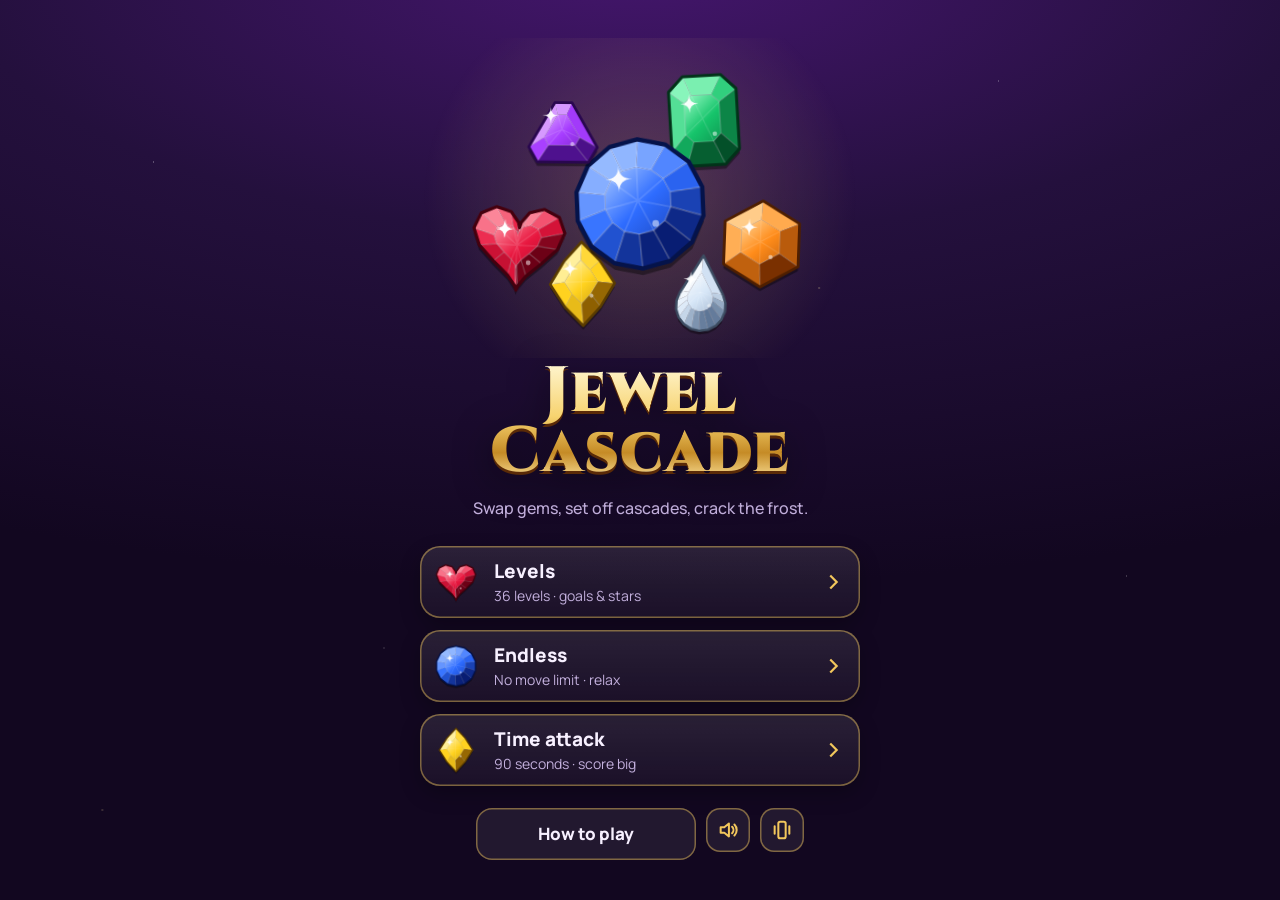
==== index.html @ e9aa355a "Add Jewel Cascade as an installable PWA, ready for Vercel - Gem-matching game: 36 levels, endless an" ====
<!DOCTYPE html>
<html lang="en">
<head>
<meta charset="utf-8">
<meta name="viewport" content="width=device-width,initial-scale=1,maximum-scale=1,user-scalable=no,viewport-fit=cover">
<title>Jewel Cascade</title>
<meta name="description" content="A gem-matching puzzle game: swap jewels, set off cascades and crack the frost. 36 levels, endless and time-attack modes. Works offline.">
<meta name="theme-color" content="#1a0b2e">
<meta name="color-scheme" content="dark">
<link rel="manifest" href="manifest.webmanifest">
<link rel="icon" type="image/png" sizes="32x32" href="icons/favicon-32.png">
<link rel="icon" type="image/png" sizes="192x192" href="icons/icon-192.png">
<link rel="apple-touch-icon" href="icons/apple-touch-icon.png">
<meta name="mobile-web-app-capable" content="yes">
<meta name="apple-mobile-web-app-capable" content="yes">
<meta name="apple-mobile-web-app-status-bar-style" content="black-translucent">
<meta name="apple-mobile-web-app-title" content="Jewel Cascade">
<link rel="preconnect" href="https://fonts.googleapis.com">
<link rel="preconnect" href="https://fonts.gstatic.com" crossorigin>
<link href="https://fonts.googleapis.com/css2?family=Cinzel:wght@700;900&family=Manrope:wght@500;700;800&display=swap" rel="stylesheet">
<link rel="stylesheet" href="css/styles.css">
</head>
<body>
<div id="app">
  <section id="home" class="screen active" aria-label="Home">
    <button class="installpill" data-act="install" hidden><svg viewBox="0 0 24 24"><path d="M12 4v11M7 10l5 5 5-5M5 20h14"/></svg>Install app</button>
    <canvas id="homeArt" aria-hidden="true"></canvas>
    <h1 class="title">Jewel<br>Cascade</h1>
    <p class="tag">Swap gems, set off cascades, crack the frost.</p>
    <div class="modes col">
      <button class="mode" data-act="map"><img data-gem="0" alt=""><span><b>Levels</b><small id="lvProg">36 levels</small></span><svg class="chev" viewBox="0 0 24 24"><path d="M9 5l7 7-7 7"/></svg></button>
      <button class="mode" data-act="endless"><img data-gem="4" alt=""><span><b>Endless</b><small id="endBest">No move limit · relax</small></span><svg class="chev" viewBox="0 0 24 24"><path d="M9 5l7 7-7 7"/></svg></button>
      <button class="mode" data-act="timed"><img data-gem="2" alt=""><span><b>Time attack</b><small id="timBest">90 seconds · score big</small></span><svg class="chev" viewBox="0 0 24 24"><path d="M9 5l7 7-7 7"/></svg></button>
    </div>
    <div class="homebar col">
      <button class="btn ghost" data-act="how">How to play</button>
      <button class="icon" data-act="sound" aria-label="Sound" aria-pressed="true"></button>
      <button class="icon vibonly" data-act="vib" aria-label="Vibration" aria-pressed="true"></button>
    </div>
  </section>

  <section id="map" class="screen" aria-label="Levels">
    <div class="topbar">
      <button class="icon" data-act="home" aria-label="Back"><svg viewBox="0 0 24 24"><path d="M15 5l-7 7 7 7"/></svg></button>
      <h2>Levels</h2>
      <div class="pill" id="starTotal"></div>
    </div>
    <div id="levels"></div>
  </section>

  <section id="game" class="screen" aria-label="Game">
    <div class="hud">
      <button class="icon" data-act="pause" aria-label="Pause"><svg viewBox="0 0 24 24"><path d="M9 6v12M15 6v12"/></svg></button>
      <div class="hudmid">
        <div id="modeLbl">Level 1</div>
        <div id="scoreVal">0</div>
        <div class="bar" id="bar"><i id="barFill"></i></div>
      </div>
      <div class="movebox"><div id="movesVal">20</div><div id="movesLbl">moves</div></div>
    </div>
    <div id="goals"></div>
    <div id="boardWrap">
      <div id="frame"><canvas id="board" aria-label="Game board: swipe a gem to swap it with a neighbour"></canvas></div>
      <div id="banner"><span></span></div>
    </div>
  </section>
</div>
<div id="modal" class="modal hidden" role="dialog" aria-modal="true"><div class="card" id="card"></div></div>
<script src="js/engine.js" defer></script>
<script src="js/gems.js" defer></script>
<script src="js/game.js" defer></script>
</body>
</html>
---- css/styles.css ----
/* VOICE: a jeweller's velvet tray at night — rich, glinting, playful.
   IDEA: a gem case: faceted stones set into a gold-framed velvet board.
   PICTURE: the board itself; on the home screen a floating cluster of cut gems.
   COLOUR and TYPE: deep plum velvet, gold trim, each gem its own hue; Cinzel lettering + Manrope.
   LAYOUT: one phone-width column; HUD, goals, square board filling the rest. */
:root{color-scheme:dark;--bg:#1a0b2e;--bg2:#2b0f45;--ink:#f7f0ff;--muted:#c3b0dd;--gold:#f2c75c;--gold2:#b8862b;--panel:rgba(255,255,255,.07);--line:rgba(242,199,92,.45);
  --sat:env(safe-area-inset-top,0px);--sab:env(safe-area-inset-bottom,0px);--sal:env(safe-area-inset-left,0px);--sar:env(safe-area-inset-right,0px)}
*{box-sizing:border-box;min-width:0;-webkit-tap-highlight-color:transparent}
html,body{height:100%;margin:0;overflow:hidden;overscroll-behavior:none}
body{background:radial-gradient(120% 70% at 50% -5%,#45166e 0%,#24103d 45%,#120720 100%) fixed,#120720;color:var(--ink);font:16px/1.45 Manrope,system-ui,-apple-system,"Segoe UI",sans-serif;
  -webkit-user-select:none;user-select:none;touch-action:manipulation;-webkit-touch-callout:none}
body::before{content:"";position:fixed;inset:0;pointer-events:none;opacity:.5;background-image:radial-gradient(1px 1px at 12% 18%,#fff8 50%,transparent),radial-gradient(1px 1px at 78% 9%,#fff7 50%,transparent),radial-gradient(1.5px 1.5px at 64% 32%,#ffe9a666 50%,transparent),radial-gradient(1px 1px at 30% 72%,#fff5 50%,transparent),radial-gradient(1px 1px at 88% 64%,#fff6 50%,transparent),radial-gradient(1.5px 1.5px at 8% 90%,#ffe9a655 50%,transparent)}
button{font:inherit;color:inherit;border:0;background:none;cursor:pointer;touch-action:manipulation}
button:focus-visible{outline:3px solid #fff;outline-offset:3px}
#app{position:fixed;inset:0;padding:calc(var(--sat) + 8px) calc(var(--sar) + 12px) calc(var(--sab) + 10px) calc(var(--sal) + 12px)}
.screen{position:absolute;inset:inherit;padding:inherit;display:none;flex-direction:column;align-items:center;max-width:600px;margin:0 auto}
.screen.active{display:flex}
.col{width:100%;max-width:440px}
.title{font-family:Cinzel,Georgia,serif;font-weight:900;line-height:.95;letter-spacing:.01em;text-align:center;margin:0;
  background:linear-gradient(180deg,#fff6d2 0%,#f7d36f 45%,#c58b26 75%,#ffe7a1 100%);-webkit-background-clip:text;background-clip:text;color:transparent;filter:drop-shadow(0 3px 0 #5a2a07) drop-shadow(0 8px 18px rgba(0,0,0,.5))}
h1.title{font-size:clamp(42px,13vw,64px)}
.tag{color:var(--muted);text-align:center;margin:10px 0 0;font-weight:500}
/* buttons */
.btn{display:flex;align-items:center;justify-content:center;gap:10px;min-height:52px;padding:0 20px;border-radius:16px;font-weight:800;font-size:17px;width:100%;
  background:linear-gradient(180deg,#fff0b3,#f2c75c 45%,#d99a2f);color:#2a1240;box-shadow:0 4px 0 #8a5512,0 8px 18px rgba(0,0,0,.35);transition:transform .08s,box-shadow .08s}
.btn:active{transform:translateY(3px);box-shadow:0 1px 0 #8a5512,0 4px 10px rgba(0,0,0,.35)}
.btn.ghost{background:var(--panel);color:var(--ink);box-shadow:inset 0 0 0 1.5px var(--line)}
.btn.ghost:active{transform:translateY(2px)}
.icon{width:44px;height:44px;border-radius:14px;display:grid;place-items:center;background:var(--panel);box-shadow:inset 0 0 0 1.5px var(--line);flex:none}
.icon svg{width:22px;height:22px;fill:none;stroke:var(--gold);stroke-width:2.2;stroke-linecap:round;stroke-linejoin:round}
.icon[aria-pressed=false] svg{stroke:#8d7aa8}
/* home */
#home{justify-content:center;gap:4px}
#homeArt{width:100%;max-width:440px;height:min(38vh,320px);display:block}
.modes{display:grid;gap:12px;margin-top:22px}
.mode{display:grid;grid-template-columns:52px 1fr auto;align-items:center;gap:12px;text-align:left;padding:10px 16px 10px 10px;border-radius:20px;min-height:72px;
  background:linear-gradient(180deg,rgba(255,255,255,.1),rgba(255,255,255,.04));box-shadow:inset 0 0 0 1.5px var(--line),0 8px 20px rgba(0,0,0,.25);transition:transform .08s}
.mode:active{transform:scale(.98)}
.mode img{width:52px;height:52px}
.mode b{display:block;font-size:19px;font-weight:800}
.mode small{display:block;color:var(--muted);font-size:14px}
.mode .chev{width:22px;height:22px;stroke:var(--gold);fill:none;stroke-width:2.4}
.homebar{display:flex;gap:10px;justify-content:center;margin-top:18px}
.homebar .btn{width:auto;flex:1;max-width:220px}
/* install prompt */
.installpill{position:absolute;top:calc(var(--sat) + 10px);left:50%;transform:translateX(-50%);z-index:3;display:flex;align-items:center;gap:8px;min-height:44px;padding:0 18px;border-radius:999px;
  font-weight:800;font-size:15px;color:#2a1240;background:linear-gradient(180deg,#fff0b3,#f2c75c 50%,#d99a2f);box-shadow:0 3px 0 #8a5512,0 8px 20px rgba(0,0,0,.4);white-space:nowrap}
.installpill[hidden]{display:none}
.installpill svg{width:18px;height:18px;fill:none;stroke:currentColor;stroke-width:2.6;stroke-linecap:round;stroke-linejoin:round}
.steps{text-align:left;display:grid;gap:12px;margin:14px 0 4px;padding:0;list-style:none;counter-reset:s}
.steps li{display:grid;grid-template-columns:32px 1fr;gap:12px;align-items:center;color:var(--ink);counter-increment:s}
.steps li::before{content:counter(s);width:32px;height:32px;border-radius:50%;display:grid;place-items:center;background:var(--gold);color:#2a1240;font-weight:800}
.steps svg{width:20px;height:20px;vertical-align:-4px;fill:none;stroke:var(--gold);stroke-width:2.2;stroke-linecap:round;stroke-linejoin:round}
/* map */
.topbar{display:flex;align-items:center;gap:12px;width:100%;max-width:520px;padding-bottom:10px}
.topbar h2{flex:1;margin:0;font:900 26px/1 Cinzel,serif;color:var(--gold)}
.pill{display:flex;align-items:center;gap:6px;font-weight:800;padding:8px 12px;border-radius:999px;background:var(--panel);box-shadow:inset 0 0 0 1.5px var(--line)}
.pill svg{width:18px;height:18px}
#levels{flex:1;overflow-y:auto;width:100%;max-width:520px;padding:4px 8px 24px;-webkit-overflow-scrolling:touch;touch-action:pan-y}
.chapter{margin:14px 0 8px;display:flex;align-items:center;gap:10px;font:700 17px/1.2 Cinzel,serif;color:var(--ink)}
.chapter img{width:30px;height:30px}
.chapter span{color:var(--muted);font:600 13px Manrope,sans-serif;margin-left:auto}
.lvrow{display:grid;grid-template-columns:repeat(6,minmax(0,1fr));gap:8px}
.lv{aspect-ratio:1;border-radius:14px;display:flex;flex-direction:column;align-items:center;justify-content:center;gap:2px;font-weight:800;font-size:19px;
  background:linear-gradient(160deg,var(--c1),var(--c2));box-shadow:inset 0 1.5px 0 rgba(255,255,255,.35),inset 0 -3px 0 rgba(0,0,0,.25),0 4px 10px rgba(0,0,0,.3);text-shadow:0 1px 2px rgba(0,0,0,.5);min-height:44px}
.lv .st{display:flex;gap:1px}
.lv .st svg{width:11px;height:11px}
.lv[disabled]{filter:grayscale(.85) brightness(.55);cursor:default}
.lv[disabled] svg.lock{width:18px;height:18px;stroke:#fff;fill:none;stroke-width:2.2}
.lv.next{animation:glow 1.6s ease-in-out infinite}
@keyframes glow{50%{box-shadow:inset 0 1.5px 0 rgba(255,255,255,.35),0 0 0 3px #fff6,0 0 22px #ffe08a}}
/* game */
#game{gap:8px}
.hud{display:grid;grid-template-columns:44px minmax(0,1fr) 78px;gap:10px;align-items:center;width:100%;max-width:560px}
.hudmid{text-align:center}
#modeLbl{font:700 14px/1.1 Cinzel,serif;color:var(--muted);letter-spacing:.02em}
#scoreVal{font-weight:800;font-size:26px;line-height:1.15;font-variant-numeric:tabular-nums}
.bar{position:relative;height:10px;border-radius:99px;background:rgba(0,0,0,.35);box-shadow:inset 0 0 0 1px rgba(255,255,255,.1);margin:4px 4px 0}
.bar i{position:absolute;inset:0 auto 0 0;border-radius:inherit;background:linear-gradient(90deg,#c58b26,#ffe08a);width:0;transition:width .3s}
.bar b{position:absolute;top:50%;width:16px;height:16px;margin:-8px 0 0 -8px}
.bar b svg{width:16px;height:16px;display:block}
.movebox{border-radius:16px;padding:6px 4px;text-align:center;background:linear-gradient(180deg,rgba(255,255,255,.12),rgba(255,255,255,.04));box-shadow:inset 0 0 0 1.5px var(--line)}
#movesVal{font-weight:800;font-size:26px;line-height:1.05;font-variant-numeric:tabular-nums}
#movesVal.warn{color:#ff8a8a}
#movesLbl{font-size:13px;color:var(--muted)}
#goals{display:flex;gap:8px;justify-content:center;flex-wrap:wrap;min-height:40px;align-items:center;width:100%}
.goal{display:flex;align-items:center;gap:6px;padding:3px 12px 3px 4px;border-radius:999px;background:var(--panel);box-shadow:inset 0 0 0 1px rgba(255,255,255,.12);font-weight:800;font-variant-numeric:tabular-nums}
.goal img{width:32px;height:32px}
.goal.done{box-shadow:inset 0 0 0 1.5px var(--gold)}
.goal.done em{color:var(--gold);font-style:normal}
.goalnote{color:var(--muted);font-size:14px}
#boardWrap{flex:none;margin-block:auto;width:100%;display:grid;place-items:center;position:relative}
#frame{padding:6px;border-radius:22px;background:linear-gradient(145deg,#fff1b8,#c58b26 30%,#ffe08a 52%,#8a5512 78%,#f2c75c);box-shadow:0 14px 40px rgba(0,0,0,.55),0 0 0 1px rgba(0,0,0,.5)}
#board{display:block;border-radius:16px;background:radial-gradient(120% 120% at 30% 0%,#2a1147,#130828 70%);touch-action:none}
#banner{position:absolute;inset:0;display:grid;place-items:center;pointer-events:none;z-index:2}
#banner span{font:900 clamp(30px,10vw,48px)/1 Cinzel,serif;text-align:center;opacity:0;padding:0 12px;
  background:linear-gradient(180deg,#fffbe6,#ffd76a 50%,#e09a2a);-webkit-background-clip:text;background-clip:text;color:transparent;filter:drop-shadow(0 3px 0 #4a1d05) drop-shadow(0 0 18px rgba(255,200,90,.6))}
#banner span.go{animation:pop 1.15s cubic-bezier(.2,.9,.3,1.2) forwards}
@keyframes pop{0%{opacity:0;transform:scale(.4)}18%{opacity:1;transform:scale(1.08)}30%{transform:scale(1)}78%{opacity:1;transform:scale(1)}100%{opacity:0;transform:scale(1.1) translateY(-12px)}}
/* modal */
.modal{position:fixed;inset:0;z-index:10;display:grid;place-items:center;background:rgba(8,3,16,.72);-webkit-backdrop-filter:blur(5px);backdrop-filter:blur(5px);padding:16px}
.modal.hidden{display:none}
.card{width:100%;max-width:380px;max-height:calc(100dvh - 32px);overflow-y:auto;border-radius:26px;padding:24px 20px 20px;text-align:center;
  background:linear-gradient(180deg,#3b1660,#1f0c36);box-shadow:inset 0 0 0 2px var(--line),0 20px 60px rgba(0,0,0,.6);animation:rise .28s cubic-bezier(.2,.9,.3,1.15)}
@keyframes rise{from{transform:translateY(24px) scale(.94);opacity:0}}
.card h2{font:900 30px/1.05 Cinzel,serif;margin:0 0 6px;color:var(--gold)}
.card p{margin:6px 0;color:var(--muted)}
.card .stack{display:grid;gap:10px;margin-top:18px}
.card .row2{display:grid;grid-template-columns:1fr 1fr;gap:10px}
.bigstars{display:flex;justify-content:center;align-items:flex-end;gap:6px;margin:10px 0 4px;height:76px}
.bigstars svg{width:58px;height:58px;opacity:.25;transform:scale(.8)}
.bigstars svg:nth-child(2){width:72px;height:72px}
.bigstars svg.on{animation:star .45s cubic-bezier(.2,.9,.3,1.5) forwards}
@keyframes star{0%{opacity:0;transform:scale(2) rotate(-30deg)}100%{opacity:1;transform:scale(1) rotate(0)}}
.bigscore{font-size:34px;font-weight:800;font-variant-numeric:tabular-nums;color:var(--ink)}
.newbest{display:inline-block;margin-top:4px;padding:3px 10px;border-radius:99px;background:var(--gold);color:#2a1240;font-weight:800;font-size:13px}
.goallist{display:flex;gap:10px;justify-content:center;flex-wrap:wrap;margin:14px 0 4px}
.goallist .goal{padding-right:14px}
.how{text-align:left;display:grid;gap:12px;margin:12px 0 4px}
.how div{display:grid;grid-template-columns:48px 1fr;gap:12px;align-items:center}
.how img{width:48px;height:48px}
.how b{color:var(--ink)}
.how p{margin:0;font-size:15px}
.setrow{display:flex;gap:10px;justify-content:center;margin-top:14px}
.setrow .icon{width:52px;height:52px}
@media (max-height:640px){#homeArt{height:26vh}.modes{margin-top:12px;gap:8px}.mode{min-height:60px}#scoreVal,#movesVal{font-size:22px}}
@media (prefers-reduced-motion:reduce){.lv.next,#banner span.go,.card{animation:none}#banner span.go{opacity:1}}
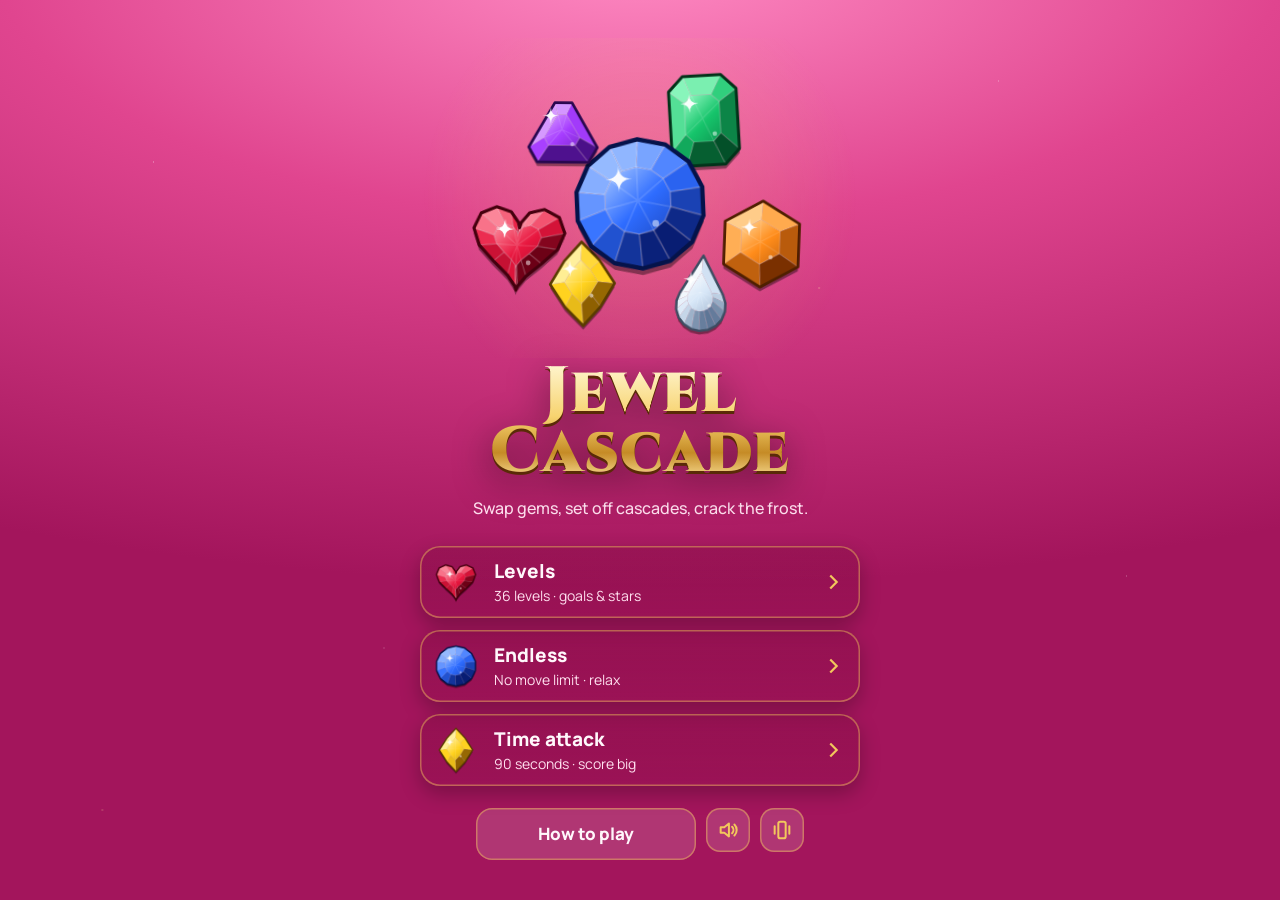
==== commit 30b7f5a2: "Change the background to pink - Pink gradient page background, with matching mode cards and dialogs " ====
--- a/index.html
+++ b/index.html
@@ -5,7 +5,7 @@
 <meta name="viewport" content="width=device-width,initial-scale=1,maximum-scale=1,user-scalable=no,viewport-fit=cover">
 <title>Jewel Cascade</title>
 <meta name="description" content="A gem-matching puzzle game: swap jewels, set off cascades and crack the frost. 36 levels, endless and time-attack modes. Works offline.">
-<meta name="theme-color" content="#1a0b2e">
+<meta name="theme-color" content="#e0458f">
 <meta name="color-scheme" content="dark">
 <link rel="manifest" href="manifest.webmanifest">
 <link rel="icon" type="image/png" sizes="32x32" href="icons/favicon-32.png">
--- a/css/styles.css
+++ b/css/styles.css
@@ -3,11 +3,11 @@
    PICTURE: the board itself; on the home screen a floating cluster of cut gems.
    COLOUR and TYPE: deep plum velvet, gold trim, each gem its own hue; Cinzel lettering + Manrope.
    LAYOUT: one phone-width column; HUD, goals, square board filling the rest. */
-:root{color-scheme:dark;--bg:#1a0b2e;--bg2:#2b0f45;--ink:#f7f0ff;--muted:#c3b0dd;--gold:#f2c75c;--gold2:#b8862b;--panel:rgba(255,255,255,.07);--line:rgba(242,199,92,.45);
+:root{color-scheme:dark;--bg:#d6337f;--bg2:#a8155e;--ink:#fff7fb;--muted:#ffe0ef;--gold:#f2c75c;--gold2:#b8862b;--panel:rgba(255,255,255,.14);--line:rgba(242,199,92,.45);
   --sat:env(safe-area-inset-top,0px);--sab:env(safe-area-inset-bottom,0px);--sal:env(safe-area-inset-left,0px);--sar:env(safe-area-inset-right,0px)}
 *{box-sizing:border-box;min-width:0;-webkit-tap-highlight-color:transparent}
 html,body{height:100%;margin:0;overflow:hidden;overscroll-behavior:none}
-body{background:radial-gradient(120% 70% at 50% -5%,#45166e 0%,#24103d 45%,#120720 100%) fixed,#120720;color:var(--ink);font:16px/1.45 Manrope,system-ui,-apple-system,"Segoe UI",sans-serif;
+body{background:radial-gradient(120% 70% at 50% -5%,#ff8cc4 0%,#e0458f 42%,#a3155c 100%) fixed,#a3155c;color:var(--ink);font:16px/1.45 Manrope,system-ui,-apple-system,"Segoe UI",sans-serif;
   -webkit-user-select:none;user-select:none;touch-action:manipulation;-webkit-touch-callout:none}
 body::before{content:"";position:fixed;inset:0;pointer-events:none;opacity:.5;background-image:radial-gradient(1px 1px at 12% 18%,#fff8 50%,transparent),radial-gradient(1px 1px at 78% 9%,#fff7 50%,transparent),radial-gradient(1.5px 1.5px at 64% 32%,#ffe9a666 50%,transparent),radial-gradient(1px 1px at 30% 72%,#fff5 50%,transparent),radial-gradient(1px 1px at 88% 64%,#fff6 50%,transparent),radial-gradient(1.5px 1.5px at 8% 90%,#ffe9a655 50%,transparent)}
 button{font:inherit;color:inherit;border:0;background:none;cursor:pointer;touch-action:manipulation}
@@ -34,7 +34,7 @@
 #homeArt{width:100%;max-width:440px;height:min(38vh,320px);display:block}
 .modes{display:grid;gap:12px;margin-top:22px}
 .mode{display:grid;grid-template-columns:52px 1fr auto;align-items:center;gap:12px;text-align:left;padding:10px 16px 10px 10px;border-radius:20px;min-height:72px;
-  background:linear-gradient(180deg,rgba(255,255,255,.1),rgba(255,255,255,.04));box-shadow:inset 0 0 0 1.5px var(--line),0 8px 20px rgba(0,0,0,.25);transition:transform .08s}
+  background:linear-gradient(180deg,rgba(120,10,60,.32),rgba(120,10,60,.18));box-shadow:inset 0 0 0 1.5px var(--line),0 8px 20px rgba(0,0,0,.25);transition:transform .08s}
 .mode:active{transform:scale(.98)}
 .mode img{width:52px;height:52px}
 .mode b{display:block;font-size:19px;font-weight:800}
@@ -101,7 +101,7 @@
 .modal{position:fixed;inset:0;z-index:10;display:grid;place-items:center;background:rgba(8,3,16,.72);-webkit-backdrop-filter:blur(5px);backdrop-filter:blur(5px);padding:16px}
 .modal.hidden{display:none}
 .card{width:100%;max-width:380px;max-height:calc(100dvh - 32px);overflow-y:auto;border-radius:26px;padding:24px 20px 20px;text-align:center;
-  background:linear-gradient(180deg,#3b1660,#1f0c36);box-shadow:inset 0 0 0 2px var(--line),0 20px 60px rgba(0,0,0,.6);animation:rise .28s cubic-bezier(.2,.9,.3,1.15)}
+  background:linear-gradient(180deg,#b3216c,#6e0c3f);box-shadow:inset 0 0 0 2px var(--line),0 20px 60px rgba(0,0,0,.6);animation:rise .28s cubic-bezier(.2,.9,.3,1.15)}
 @keyframes rise{from{transform:translateY(24px) scale(.94);opacity:0}}
 .card h2{font:900 30px/1.05 Cinzel,serif;margin:0 0 6px;color:var(--gold)}
 .card p{margin:6px 0;color:var(--muted)}
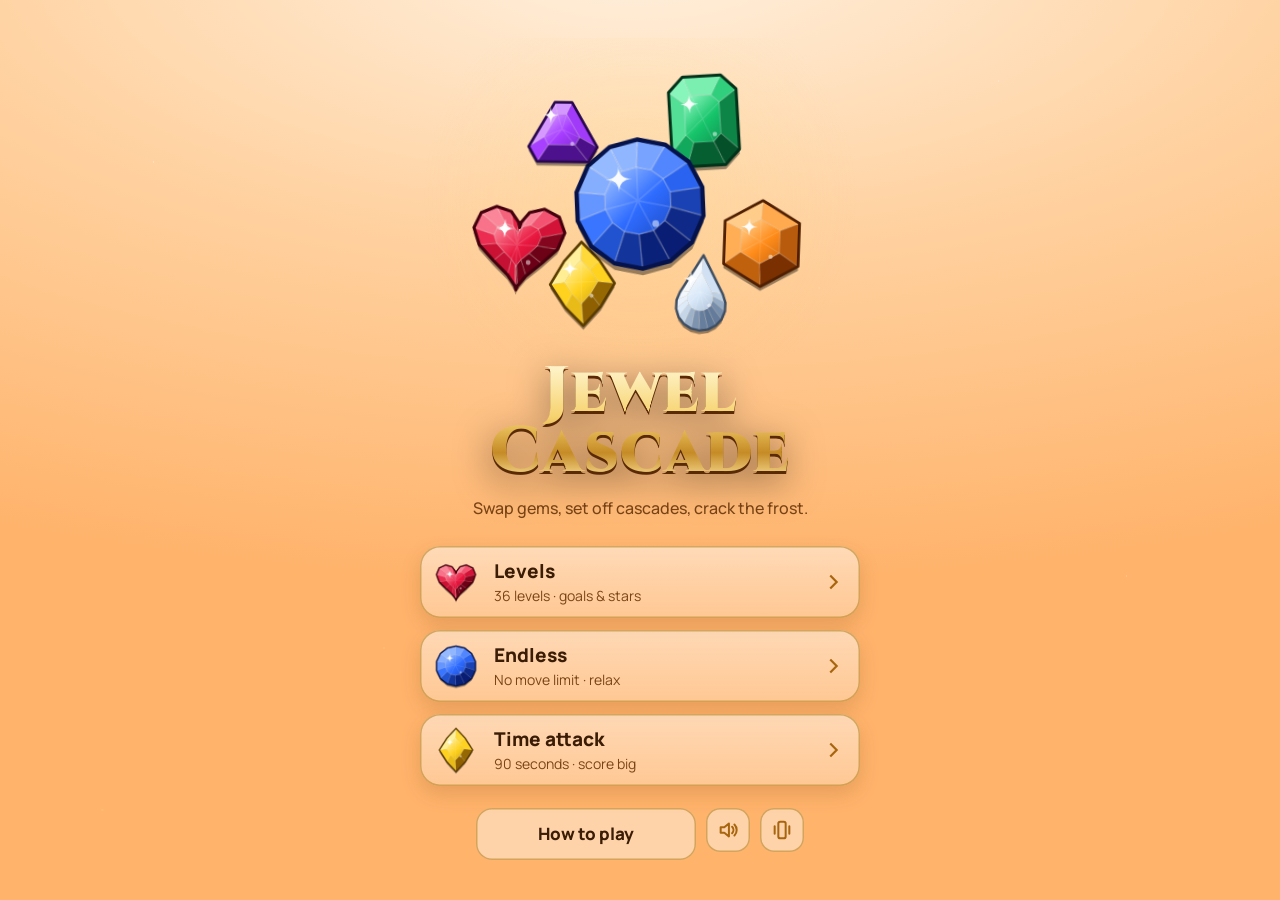
==== commit c3c26309: "Change the background to light orange Swap the pink page gradient for a light orange one, and darken" ====
--- a/index.html
+++ b/index.html
@@ -5,15 +5,15 @@
 <meta name="viewport" content="width=device-width,initial-scale=1,maximum-scale=1,user-scalable=no,viewport-fit=cover">
 <title>Jewel Cascade</title>
 <meta name="description" content="A gem-matching puzzle game: swap jewels, set off cascades and crack the frost. 36 levels, endless and time-attack modes. Works offline.">
-<meta name="theme-color" content="#e0458f">
-<meta name="color-scheme" content="dark">
+<meta name="theme-color" content="#ffd2a1">
+<meta name="color-scheme" content="light">
 <link rel="manifest" href="manifest.webmanifest">
 <link rel="icon" type="image/png" sizes="32x32" href="icons/favicon-32.png">
 <link rel="icon" type="image/png" sizes="192x192" href="icons/icon-192.png">
 <link rel="apple-touch-icon" href="icons/apple-touch-icon.png">
 <meta name="mobile-web-app-capable" content="yes">
 <meta name="apple-mobile-web-app-capable" content="yes">
-<meta name="apple-mobile-web-app-status-bar-style" content="black-translucent">
+<meta name="apple-mobile-web-app-status-bar-style" content="default">
 <meta name="apple-mobile-web-app-title" content="Jewel Cascade">
 <link rel="preconnect" href="https://fonts.googleapis.com">
 <link rel="preconnect" href="https://fonts.gstatic.com" crossorigin>
--- a/css/styles.css
+++ b/css/styles.css
@@ -3,15 +3,15 @@
    PICTURE: the board itself; on the home screen a floating cluster of cut gems.
    COLOUR and TYPE: deep plum velvet, gold trim, each gem its own hue; Cinzel lettering + Manrope.
    LAYOUT: one phone-width column; HUD, goals, square board filling the rest. */
-:root{color-scheme:dark;--bg:#d6337f;--bg2:#a8155e;--ink:#fff7fb;--muted:#ffe0ef;--gold:#f2c75c;--gold2:#b8862b;--panel:rgba(255,255,255,.14);--line:rgba(242,199,92,.45);
+:root{color-scheme:light;--bg:#ffd2a1;--bg2:#ffb36b;--ink:#3b1c06;--muted:#7a4416;--gold:#f2c75c;--gold2:#b8862b;--accent:#a8650f;--panel:rgba(255,255,255,.42);--line:rgba(184,134,43,.6);
   --sat:env(safe-area-inset-top,0px);--sab:env(safe-area-inset-bottom,0px);--sal:env(safe-area-inset-left,0px);--sar:env(safe-area-inset-right,0px)}
 *{box-sizing:border-box;min-width:0;-webkit-tap-highlight-color:transparent}
 html,body{height:100%;margin:0;overflow:hidden;overscroll-behavior:none}
-body{background:radial-gradient(120% 70% at 50% -5%,#ff8cc4 0%,#e0458f 42%,#a3155c 100%) fixed,#a3155c;color:var(--ink);font:16px/1.45 Manrope,system-ui,-apple-system,"Segoe UI",sans-serif;
+body{background:radial-gradient(120% 70% at 50% -5%,#fff1e0 0%,#ffd2a1 45%,#ffb36b 100%) fixed,#ffb36b;color:var(--ink);font:16px/1.45 Manrope,system-ui,-apple-system,"Segoe UI",sans-serif;
   -webkit-user-select:none;user-select:none;touch-action:manipulation;-webkit-touch-callout:none}
 body::before{content:"";position:fixed;inset:0;pointer-events:none;opacity:.5;background-image:radial-gradient(1px 1px at 12% 18%,#fff8 50%,transparent),radial-gradient(1px 1px at 78% 9%,#fff7 50%,transparent),radial-gradient(1.5px 1.5px at 64% 32%,#ffe9a666 50%,transparent),radial-gradient(1px 1px at 30% 72%,#fff5 50%,transparent),radial-gradient(1px 1px at 88% 64%,#fff6 50%,transparent),radial-gradient(1.5px 1.5px at 8% 90%,#ffe9a655 50%,transparent)}
 button{font:inherit;color:inherit;border:0;background:none;cursor:pointer;touch-action:manipulation}
-button:focus-visible{outline:3px solid #fff;outline-offset:3px}
+button:focus-visible{outline:3px solid var(--ink);outline-offset:3px}
 #app{position:fixed;inset:0;padding:calc(var(--sat) + 8px) calc(var(--sar) + 12px) calc(var(--sab) + 10px) calc(var(--sal) + 12px)}
 .screen{position:absolute;inset:inherit;padding:inherit;display:none;flex-direction:column;align-items:center;max-width:600px;margin:0 auto}
 .screen.active{display:flex}
@@ -27,19 +27,19 @@
 .btn.ghost{background:var(--panel);color:var(--ink);box-shadow:inset 0 0 0 1.5px var(--line)}
 .btn.ghost:active{transform:translateY(2px)}
 .icon{width:44px;height:44px;border-radius:14px;display:grid;place-items:center;background:var(--panel);box-shadow:inset 0 0 0 1.5px var(--line);flex:none}
-.icon svg{width:22px;height:22px;fill:none;stroke:var(--gold);stroke-width:2.2;stroke-linecap:round;stroke-linejoin:round}
+.icon svg{width:22px;height:22px;fill:none;stroke:var(--accent);stroke-width:2.2;stroke-linecap:round;stroke-linejoin:round}
 .icon[aria-pressed=false] svg{stroke:#8d7aa8}
 /* home */
 #home{justify-content:center;gap:4px}
 #homeArt{width:100%;max-width:440px;height:min(38vh,320px);display:block}
 .modes{display:grid;gap:12px;margin-top:22px}
 .mode{display:grid;grid-template-columns:52px 1fr auto;align-items:center;gap:12px;text-align:left;padding:10px 16px 10px 10px;border-radius:20px;min-height:72px;
-  background:linear-gradient(180deg,rgba(120,10,60,.32),rgba(120,10,60,.18));box-shadow:inset 0 0 0 1.5px var(--line),0 8px 20px rgba(0,0,0,.25);transition:transform .08s}
+  background:linear-gradient(180deg,rgba(255,255,255,.5),rgba(255,255,255,.28));box-shadow:inset 0 0 0 1.5px var(--line),0 8px 20px rgba(122,68,22,.18);transition:transform .08s}
 .mode:active{transform:scale(.98)}
 .mode img{width:52px;height:52px}
 .mode b{display:block;font-size:19px;font-weight:800}
 .mode small{display:block;color:var(--muted);font-size:14px}
-.mode .chev{width:22px;height:22px;stroke:var(--gold);fill:none;stroke-width:2.4}
+.mode .chev{width:22px;height:22px;stroke:var(--accent);fill:none;stroke-width:2.4}
 .homebar{display:flex;gap:10px;justify-content:center;margin-top:18px}
 .homebar .btn{width:auto;flex:1;max-width:220px}
 /* install prompt */
@@ -53,7 +53,7 @@
 .steps svg{width:20px;height:20px;vertical-align:-4px;fill:none;stroke:var(--gold);stroke-width:2.2;stroke-linecap:round;stroke-linejoin:round}
 /* map */
 .topbar{display:flex;align-items:center;gap:12px;width:100%;max-width:520px;padding-bottom:10px}
-.topbar h2{flex:1;margin:0;font:900 26px/1 Cinzel,serif;color:var(--gold)}
+.topbar h2{flex:1;margin:0;font:900 26px/1 Cinzel,serif;color:var(--accent)}
 .pill{display:flex;align-items:center;gap:6px;font-weight:800;padding:8px 12px;border-radius:999px;background:var(--panel);box-shadow:inset 0 0 0 1.5px var(--line)}
 .pill svg{width:18px;height:18px}
 #levels{flex:1;overflow-y:auto;width:100%;max-width:520px;padding:4px 8px 24px;-webkit-overflow-scrolling:touch;touch-action:pan-y}
@@ -61,7 +61,7 @@
 .chapter img{width:30px;height:30px}
 .chapter span{color:var(--muted);font:600 13px Manrope,sans-serif;margin-left:auto}
 .lvrow{display:grid;grid-template-columns:repeat(6,minmax(0,1fr));gap:8px}
-.lv{aspect-ratio:1;border-radius:14px;display:flex;flex-direction:column;align-items:center;justify-content:center;gap:2px;font-weight:800;font-size:19px;
+.lv{aspect-ratio:1;border-radius:14px;display:flex;flex-direction:column;align-items:center;justify-content:center;gap:2px;font-weight:800;font-size:19px;color:#fff;
   background:linear-gradient(160deg,var(--c1),var(--c2));box-shadow:inset 0 1.5px 0 rgba(255,255,255,.35),inset 0 -3px 0 rgba(0,0,0,.25),0 4px 10px rgba(0,0,0,.3);text-shadow:0 1px 2px rgba(0,0,0,.5);min-height:44px}
 .lv .st{display:flex;gap:1px}
 .lv .st svg{width:11px;height:11px}
@@ -81,13 +81,13 @@
 .bar b svg{width:16px;height:16px;display:block}
 .movebox{border-radius:16px;padding:6px 4px;text-align:center;background:linear-gradient(180deg,rgba(255,255,255,.12),rgba(255,255,255,.04));box-shadow:inset 0 0 0 1.5px var(--line)}
 #movesVal{font-weight:800;font-size:26px;line-height:1.05;font-variant-numeric:tabular-nums}
-#movesVal.warn{color:#ff8a8a}
+#movesVal.warn{color:#c0262d}
 #movesLbl{font-size:13px;color:var(--muted)}
 #goals{display:flex;gap:8px;justify-content:center;flex-wrap:wrap;min-height:40px;align-items:center;width:100%}
 .goal{display:flex;align-items:center;gap:6px;padding:3px 12px 3px 4px;border-radius:999px;background:var(--panel);box-shadow:inset 0 0 0 1px rgba(255,255,255,.12);font-weight:800;font-variant-numeric:tabular-nums}
 .goal img{width:32px;height:32px}
-.goal.done{box-shadow:inset 0 0 0 1.5px var(--gold)}
-.goal.done em{color:var(--gold);font-style:normal}
+.goal.done{box-shadow:inset 0 0 0 1.5px var(--accent)}
+.goal.done em{color:var(--accent);font-style:normal}
 .goalnote{color:var(--muted);font-size:14px}
 #boardWrap{flex:none;margin-block:auto;width:100%;display:grid;place-items:center;position:relative}
 #frame{padding:6px;border-radius:22px;background:linear-gradient(145deg,#fff1b8,#c58b26 30%,#ffe08a 52%,#8a5512 78%,#f2c75c);box-shadow:0 14px 40px rgba(0,0,0,.55),0 0 0 1px rgba(0,0,0,.5)}
@@ -100,7 +100,7 @@
 /* modal */
 .modal{position:fixed;inset:0;z-index:10;display:grid;place-items:center;background:rgba(8,3,16,.72);-webkit-backdrop-filter:blur(5px);backdrop-filter:blur(5px);padding:16px}
 .modal.hidden{display:none}
-.card{width:100%;max-width:380px;max-height:calc(100dvh - 32px);overflow-y:auto;border-radius:26px;padding:24px 20px 20px;text-align:center;
+.card{--ink:#fff7fb;--muted:#ffe0ef;--accent:var(--gold);--panel:rgba(255,255,255,.14);--line:rgba(242,199,92,.45);color:var(--ink);width:100%;max-width:380px;max-height:calc(100dvh - 32px);overflow-y:auto;border-radius:26px;padding:24px 20px 20px;text-align:center;
   background:linear-gradient(180deg,#b3216c,#6e0c3f);box-shadow:inset 0 0 0 2px var(--line),0 20px 60px rgba(0,0,0,.6);animation:rise .28s cubic-bezier(.2,.9,.3,1.15)}
 @keyframes rise{from{transform:translateY(24px) scale(.94);opacity:0}}
 .card h2{font:900 30px/1.05 Cinzel,serif;margin:0 0 6px;color:var(--gold)}
